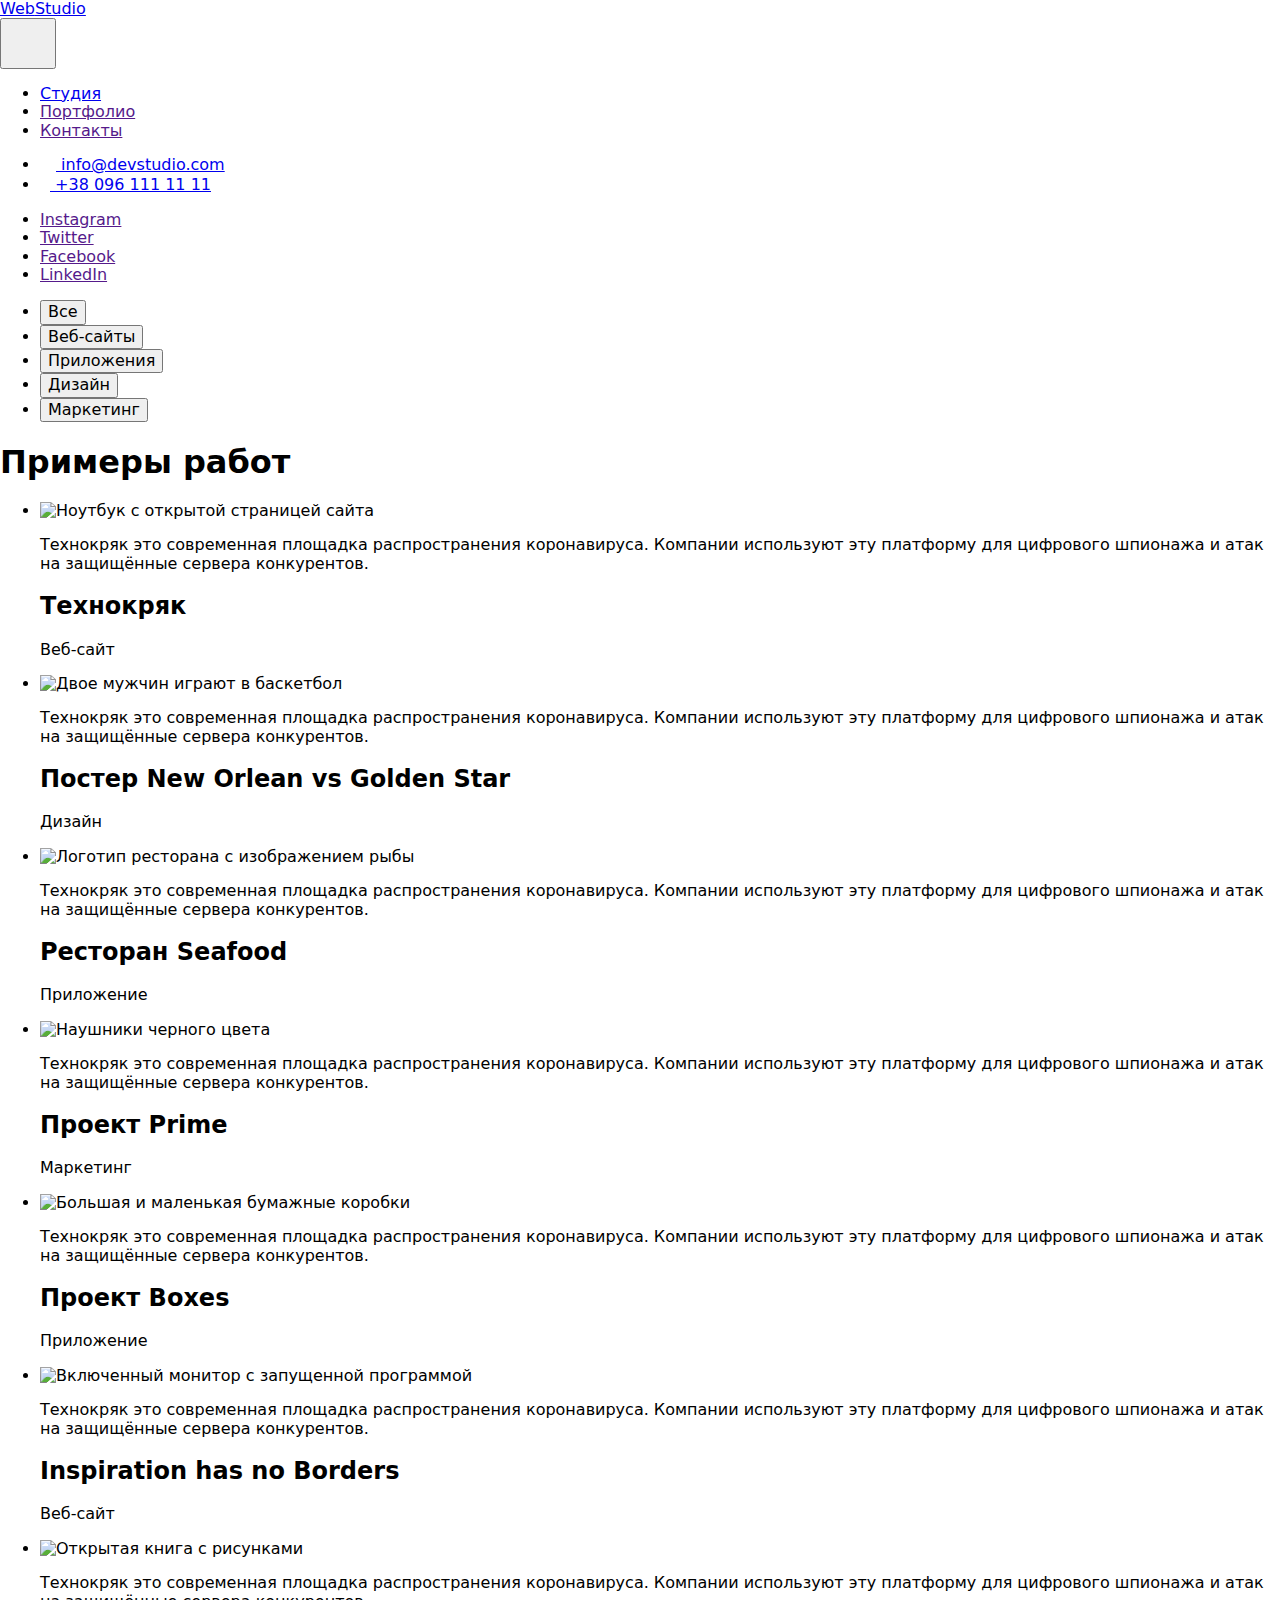
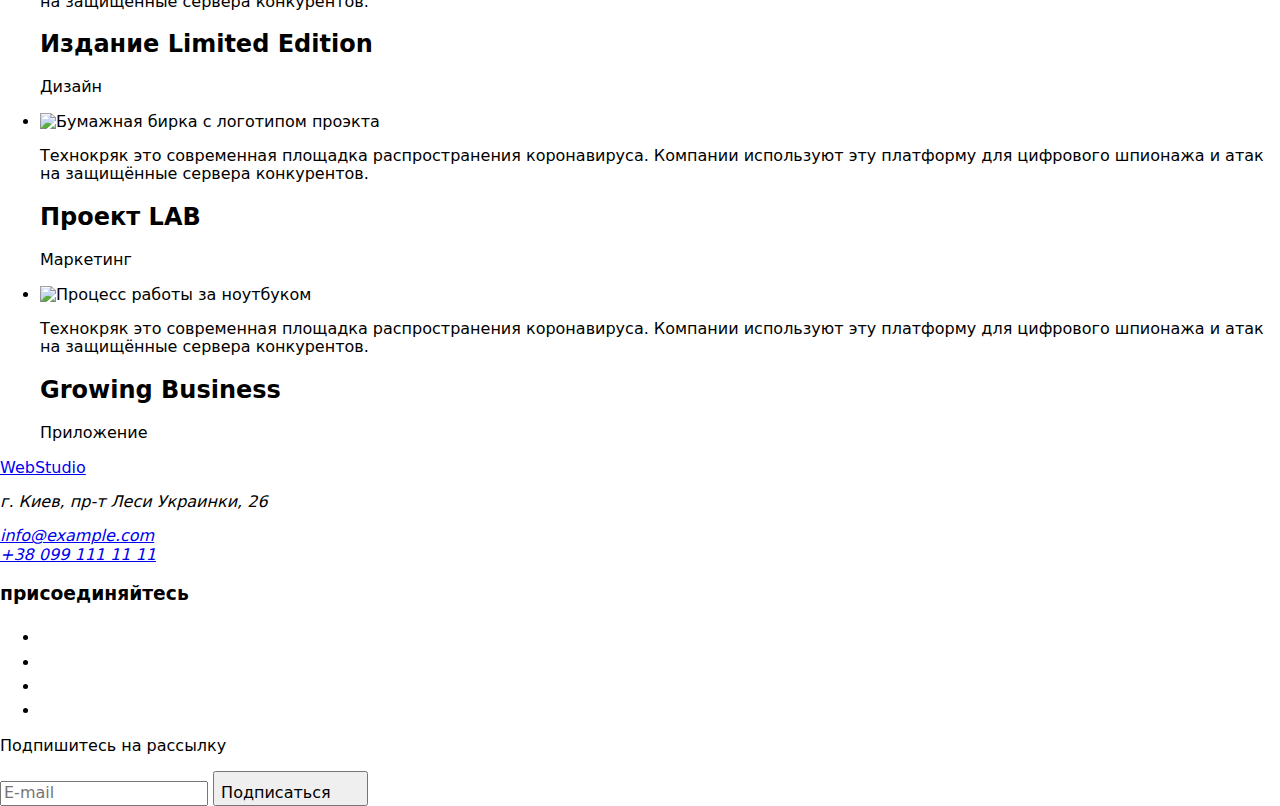
==== portfolio.html @ 7f3750a0 "Add html" ====
<!DOCTYPE html>
<html lang="ru">
<head>
    <meta charset="UTF-8">
    <meta http-equiv="X-UA-Compatible" content="IE=edge">
    <meta name="viewport" content="width=device-width, initial-scale=1.0">
    <title>Portfolio</title>
    <link rel="stylesheet" href="https://cdnjs.cloudflare.com/ajax/libs/modern-normalize/1.0.0/modern-normalize.min.css" />
    <link rel="preconnect" href="https://fonts.googleapis.com">
    <link rel="preconnect" href="https://fonts.gstatic.com" crossorigin>
    <link href="https://fonts.googleapis.com/css2?family=Raleway:wght@700&family=Roboto:wght@400;500;700;900&display=swap"
        rel="stylesheet">
    <link rel="stylesheet" href="./css/main.min.css">
</head>
<body>
<header class="pege-header">
    <div class="container header">
        <a class="logo link" href="./index.html">
            Web<span class="logo__color logo__color--header">Studio</span>
        </a>
        <nav>
            <button type="button" class="menu-button " data-menu-button>
                <svg width="40" height="40" aria-label="Переключатель мобильного меню">
                    <use class="menu-button__icon-cross" href="./images/icons-defs.svg#icon-cross"></use>
                    <use class="menu-button__icon-menu" href="./images/icons-defs.svg#icon-menu-mob"></use>
                </svg>
            </button>
            <div class="menu-container" data-menu>
                <ul class="site-nav list">
                    <li class="site-nav__item"><a class="site-nav__link   link"
                            href="/index.html">Студия</a> </li>
                    <li class="site-nav__item"><a class="site-nav__link site-nav__link--current link" href="">Портфолио</a>
                    </li>
                    <li class="site-nav__item"><a class="site-nav__link link" href="">Контакты</a> </li>
                </ul>

                <ul class="contact-list list">
                    <li class="contact-list__item">
                        <a class="contact-list__link link" href="mailto:info@devstudio.com">
                            <div class="contact-list__wrapper">
                                <svg class="contact-list__icon" width="16" height="12">
                                    <use href="./images/icons-defs.svg#icon-envelope"></use>
                                </svg>
                                info@devstudio.com
                            </div>
                        </a>
                    </li>
                    <li class="contact-list__item">
                        <a class="contact-list__link contact-list__link--order link" href="tel:+380961111111">
                            <div class="contact-list__wrapper">
                                <svg class="contact-list__icon" width="10" height="16">
                                    <use href="./images/icons-defs.svg#icon-smartphone"></use>
                                </svg>
                                +38 096 111 11 11
                            </div>
                        </a>
                    </li>
                </ul>
                <ul class="mobile-social-list list">
                    <li class="mobile-social-list__item">
                        <a class="mobile-social-list__link link" href="">Instagram</a>
                    </li>
                    <li class="mobile-social-list__item">
                        <a class="mobile-social-list__link link" href="">Twitter</a>
                    </li>
                    <li class="mobile-social-list__item">
                        <a class="mobile-social-list__link link" href="">Facebook</a>
                    </li>
                    <li class="mobile-social-list__item">
                        <a class="mobile-social-list__link link" href="">LinkedIn</a>
                    </li>
                </ul>
            </div>

        </nav>

    </div>
</header>
    <main>
        <section class="portfolio section"> 
            <div class="container">
                <ul class="settings-filter list">
                    <li class="settings-filter__item">
                        <button type="button" class="button button__secondary">Все</button>
                    </li>
                    <li class="settings-filter__item">
                        <button type="button" class="button button__secondary">Веб-сайты</button>
                    </li>
                    <li class="settings-filter__item"><button type="button" class="button button__secondary">Приложения</button></li>
                    <li class="settings-filter__item">
                        <button type="button" class="button button__secondary">Дизайн</button>
                    </li>
                    <li class="settings-filter__item">
                        <button type="button" class="button button__secondary">Маркетинг</button>
                    </li>
                </ul>
            
                <h1 class="portfolio__title ">Примеры работ</h1>
                <ul class="card-set list">
                    <li class="card-set__item">
                        <div class="portfolio-thumb">
                        <img srcset="./images/portfolio1.jpg 1x , ./images/portfolio1@2x.jpg 2x " 

                          src="/images/portfolio1.jpg" alt="Ноутбук с открытой страницей сайта"  >
                            <div class="portfolio-overlay">
                                <p class="portfolio-overlay__text">Технокряк это современная площадка распространения коронавируса. Компании используют эту платформу для цифрового
                                    шпионажа и атак на защищённые сервера конкурентов.</p>
                            </div>
                        </div>
                        
                        <div class="card-set__wrapper">
                            <h2 class="card-set__title">Технокряк</h2>
                            <p class="card-set__text">Веб-сайт</p>
                        </div> 
                    </li>
                    <li class="card-set__item">
                        <div class="portfolio-thumb">
                            <img srcset="./images/portfolio2.jpg 1x, ./images/portfolio2@2x.jpg 2x " src="/images/portfolio2.jpg" alt="Двое мужчин играют в баскетбол" >
                            <div class="portfolio-overlay">
                                <p class="portfolio-overlay__text">Технокряк это современная площадка распространения коронавируса. Компании используют эту платформу для цифрового
                                    шпионажа и атак на защищённые сервера конкурентов.</p>
                            </div>
                        </div>
                        
                        <div class="card-set__wrapper">
                            <h2 class="card-set__title">Постер <span lang="en">New Orlean vs Golden Star</span>  </h2>
                            <p class="card-set__text">Дизайн</p>
                        </div>
                    </li>
                    <li class="card-set__item">
                        <div class="portfolio-thumb">
                            <img srcset="./images/portfolio3.jpg 1x, ./images/portfolio3@2x.jpg 2x " src="/images/portfolio3.jpg" alt="Логотип ресторана с изображением рыбы"  >
                            <div class="portfolio-overlay">
                                <p class="portfolio-overlay__text">Технокряк это современная площадка распространения коронавируса. Компании используют эту платформу для цифрового
                                    шпионажа и атак на защищённые сервера конкурентов.</p>
                            </div>
                        </div>
                        
                        <div class="card-set__wrapper">
                            <h2 class="card-set__title">Ресторан <span lang="en">Seafood</span></h2>
                            <p class="card-set__text">Приложение</p>
                    </div>
                    </li>
                    <li class="card-set__item">
                        <div class="portfolio-thumb">
                            <img srcset="./images/portfolio4.jpg 1x, ./images/portfolio4@2x.jpg 2x " src="/images/portfolio4.jpg" alt="Наушники черного цвета"  >
                            <div class="portfolio-overlay">
                                <p class="portfolio-overlay__text">Технокряк это современная площадка распространения коронавируса. Компании используют эту платформу для цифрового
                                    шпионажа и атак на защищённые сервера конкурентов.</p>
                            </div>
                        </div>
                        
                        <div class="card-set__wrapper">
                            <h2 class="card-set__title">Проект <span lang="en">Prime</span></h2>
                            <p class="card-set__text">Маркетинг</p>
                        </div>
                    </li>
                    <li class="card-set__item">
                        <div class="portfolio-thumb">
                            <img srcset="./images/portfolio5.jpg 1x, ./images/portfolio5@2x.jpg 2x " src="/images/portfolio5.jpg" alt="Большая и маленькая бумажные коробки"  >
                            <div class="portfolio-overlay">
                                <p class="portfolio-overlay__text">Технокряк это современная площадка распространения коронавируса. Компании используют эту платформу для цифрового
                                    шпионажа и атак на защищённые сервера конкурентов.</p>
                            </div>
                        </div>
                        
                        <div class="card-set__wrapper">
                            <h2 class="card-set__title">Проект <span lang="en">Boxes</span></h2>
                            <p class="card-set__text">Приложение</p>
                        </div>   
                    </li>
                    <li class="card-set__item">
                        <div class="portfolio-thumb">
                            <img srcset="./images/portfolio6.jpg 1x, ./images/portfolio6@2x.jpg 2x " src="/images/portfolio6.jpg" alt="Включенный монитор с запущенной программой" 
                             >
                            <div class="portfolio-overlay">
                                <p class="portfolio-overlay__text">Технокряк это современная площадка распространения коронавируса. Компании используют эту платформу для цифрового
                                    шпионажа и атак на защищённые сервера конкурентов.</p>
                            </div>
                        </div>
                        
                            <div class="card-set__wrapper">
                                <h2 class="card-set__title"><span lang="en">Inspiration has no Borders</span></h2>
                                <p class="card-set__text">Веб-сайт</p>
                            </div> 
                    </li>
                    <li class="card-set__item">
                        <div class="portfolio-thumb">
                            <img srcset="./images/portfolio7.jpg 1x, ./images/portfolio7@2x.jpg 2x " src="/images/portfolio7.jpg" alt="Открытая книга с рисунками" 
                             >
                            <div class="portfolio-overlay">
                                <p class="portfolio-overlay__text">Технокряк это современная площадка распространения коронавируса. Компании используют эту платформу для цифрового
                                    шпионажа и атак на защищённые сервера конкурентов.</p>
                            </div>
                        </div>
                        
                        <div class="card-set__wrapper">
                            <h2 class="card-set__title">Издание <span lang="en">Limited Edition</span></h2>
                            <p class="card-set__text">Дизайн</p>
                        </div>
                    </li>
                    <li class="card-set__item">
                        <div class="portfolio-thumb">
                            <img srcset="./images/portfolio8.jpg 1x, ./images/portfolio8@2x.jpg 2x " src="/images/portfolio8.jpg" alt="Бумажная бирка с логотипом проэкта"  >
                            <div class="portfolio-overlay">
                                <p class="portfolio-overlay__text">Технокряк это современная площадка распространения коронавируса. Компании используют эту платформу для цифрового
                                    шпионажа и атак на защищённые сервера конкурентов.</p>
                            </div>
                        </div>
                        
                        <div class="card-set__wrapper">
                            <h2 class="card-set__title">Проект <span lang="en">LAB</span></h2>
                            <p class="card-set__text">Маркетинг</p>
                        </div>
                    </li>
                    <li class="card-set__item">
                        <div class="portfolio-thumb">
                            <img srcset="./images/portfolio9.jpg 1x, ./images/portfolio9@2x.jpg 2x " src="/images/portfolio9.jpg" alt="Процесс работы за ноутбуком" >
                            <div class="portfolio-overlay">
                                <p class="portfolio-overlay__text">Технокряк это современная площадка распространения коронавируса. Компании используют эту платформу для цифрового
                                    шпионажа и атак на защищённые сервера конкурентов.</p>
                            </div>
                        </div>
                        
                        <div class="card-set__wrapper">
                            <h2 class="card-set__title"><span lang="en">Growing Business</span></h2>
                            <p class="card-set__text">Приложение</p>
                        </div>
                    </li>
                </ul>
            </div>
        
        </section>
    </main>

    <footer class="footer">
        <div class="container page-footer">
            <div class="address-container">
                <a class="logo link" href="./index.html">
                    Web<span class="logo__color logo__color--footer">Studio</span>
                </a>
                <address class="address">
                    <p>г. Киев, пр-т Леси Украинки, 26</p>
                    <a class="address__contact" href="mailto:info@example.com">info@example.com</a> <br>
                    <a class="address__contact" href="tel:+380991111111">+38 099 111 11 11</a>
                </address>
            </div>
            <div class="social-container">
                <h3 class="social-container__title title">присоединяйтесь</h3>
                <ul class="social social--width list">
                    <li class="social__item">
                        <a class="social__link social__link--changes-color" href="">
                            <svg class="social__icon social__icon--changes-fill" width="20" height="20">
                                <use href="./images/icons-defs.svg#icon-instagram"></use>
                            </svg>
                        </a>
                    </li>
                    <li class="social__item">
                        <a class="social__link social__link--changes-color" href="">
                            <svg class="social__icon social__icon--changes-fill" width="20" height="20">
                                <use href="./images/icons-defs.svg#icon-twitter"></use>
                            </svg>
                        </a>
                    </li>
                    <li class="social__item">
                        <a class="social__link social__link--changes-color" href="">
                            <svg class="social__icon social__icon--changes-fill" width="20" height="20">
                                <use href="./images/icons-defs.svg#icon-facebook"></use>
                            </svg>
                        </a>
                    </li>
                    <li class="social__item">
                        <a class="social__link social__link--changes-color" href="">
                            <svg class="social__icon social__icon--changes-fill" width="20" height="20">
                                <use href="./images/icons-defs.svg#icon-linkedin"></use>
                            </svg>
                        </a>
                    </li>
                </ul>
            </div>
            <form class="subscription">
                <p class="subscription__title">Подпишитесь на рассылку</p>
                <label class="subscription__field">
                    <input class="subscription__input" type="email" name="email" placeholder="E-mail">
                </label>
                <button class="button-subscription" type="submit">
                    <span class="button-subscription__text">Подписаться</span>
                    <svg class="button-subscription__icon" width="24" height="24">
                        <use href="./images/icons-defs.svg#icon-icon-send"></use>
                    </svg>
                </button>
            </form>
        </div>
    </footer>
    <script src="./js/menu.js"></script>
</body>
</html>
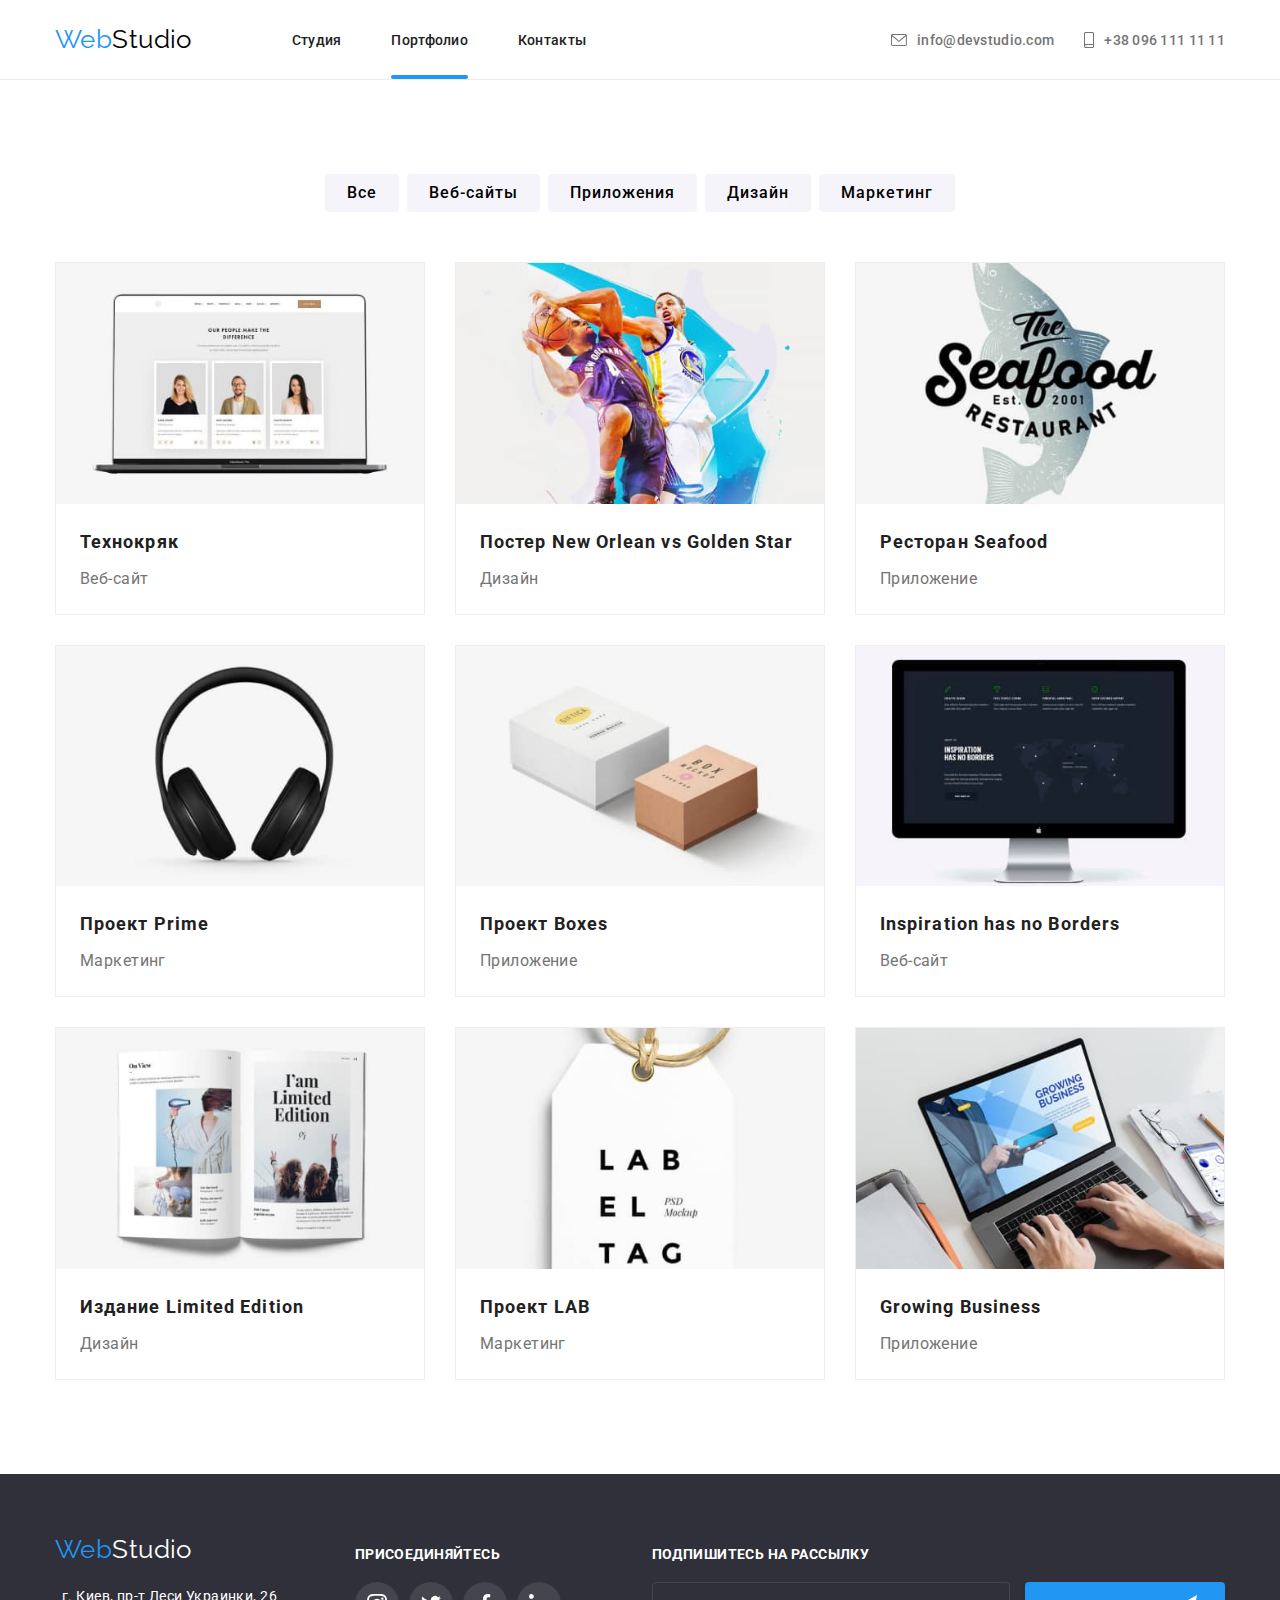
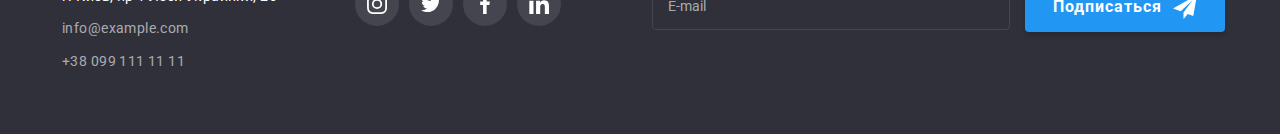
==== commit b5facd31: "Add html" ====
--- a/portfolio.html
+++ b/portfolio.html
@@ -28,7 +28,7 @@
             <div class="menu-container" data-menu>
                 <ul class="site-nav list">
                     <li class="site-nav__item"><a class="site-nav__link   link"
-                            href="/index.html">Студия</a> </li>
+                            href="./index.html">Студия</a> </li>
                     <li class="site-nav__item"><a class="site-nav__link site-nav__link--current link" href="">Портфолио</a>
                     </li>
                     <li class="site-nav__item"><a class="site-nav__link link" href="">Контакты</a> </li>
@@ -109,7 +109,7 @@
                         </div>
                         
                         <div class="card-set__wrapper">
-                            <h2 class="card-set__title">Технокряк</h2>
+                            <h2 class="card-set__title title">Технокряк</h2>
                             <p class="card-set__text">Веб-сайт</p>
                         </div> 
                     </li>
@@ -123,7 +123,7 @@
                         </div>
                         
                         <div class="card-set__wrapper">
-                            <h2 class="card-set__title">Постер <span lang="en">New Orlean vs Golden Star</span>  </h2>
+                            <h2 class="card-set__title title">Постер <span lang="en">New Orlean vs Golden Star</span>  </h2>
                             <p class="card-set__text">Дизайн</p>
                         </div>
                     </li>
@@ -137,7 +137,7 @@
                         </div>
                         
                         <div class="card-set__wrapper">
-                            <h2 class="card-set__title">Ресторан <span lang="en">Seafood</span></h2>
+                            <h2 class="card-set__title title">Ресторан <span lang="en">Seafood</span></h2>
                             <p class="card-set__text">Приложение</p>
                     </div>
                     </li>
@@ -151,7 +151,7 @@
                         </div>
                         
                         <div class="card-set__wrapper">
-                            <h2 class="card-set__title">Проект <span lang="en">Prime</span></h2>
+                            <h2 class="card-set__title title">Проект <span lang="en">Prime</span></h2>
                             <p class="card-set__text">Маркетинг</p>
                         </div>
                     </li>
@@ -165,7 +165,7 @@
                         </div>
                         
                         <div class="card-set__wrapper">
-                            <h2 class="card-set__title">Проект <span lang="en">Boxes</span></h2>
+                            <h2 class="card-set__title title">Проект <span lang="en">Boxes</span></h2>
                             <p class="card-set__text">Приложение</p>
                         </div>   
                     </li>
@@ -180,7 +180,7 @@
                         </div>
                         
                             <div class="card-set__wrapper">
-                                <h2 class="card-set__title"><span lang="en">Inspiration has no Borders</span></h2>
+                                <h2 class="card-set__title title"><span lang="en">Inspiration has no Borders</span></h2>
                                 <p class="card-set__text">Веб-сайт</p>
                             </div> 
                     </li>
@@ -195,7 +195,7 @@
                         </div>
                         
                         <div class="card-set__wrapper">
-                            <h2 class="card-set__title">Издание <span lang="en">Limited Edition</span></h2>
+                            <h2 class="card-set__title title">Издание <span lang="en">Limited Edition</span></h2>
                             <p class="card-set__text">Дизайн</p>
                         </div>
                     </li>
@@ -209,7 +209,7 @@
                         </div>
                         
                         <div class="card-set__wrapper">
-                            <h2 class="card-set__title">Проект <span lang="en">LAB</span></h2>
+                            <h2 class="card-set__title title">Проект <span lang="en">LAB</span></h2>
                             <p class="card-set__text">Маркетинг</p>
                         </div>
                     </li>
@@ -223,7 +223,7 @@
                         </div>
                         
                         <div class="card-set__wrapper">
-                            <h2 class="card-set__title"><span lang="en">Growing Business</span></h2>
+                            <h2 class="card-set__title title"><span lang="en">Growing Business</span></h2>
                             <p class="card-set__text">Приложение</p>
                         </div>
                     </li>
--- a/css/main.min.css
+++ b/css/main.min.css
@@ -0,0 +1,2 @@
+.title{margin:0}.link{text-decoration:none}.list{list-style:none;padding:0;margin:0}p{margin:0}img{display:block;max-width:100%;height:auto}.about__title,.team__title,.clients__title{font-weight:700;line-height:1.17;text-align:center}@media screen and (max-width: 1199px){.about__title,.team__title,.clients__title{margin-bottom:30px;font-size:28px}}@media screen and (min-width: 1200px){.about__title,.team__title,.clients__title{margin-bottom:50px;font-size:36px}}.button{font-size:16px;font-weight:500;letter-spacing:0.06em;border-style:none;border-radius:4px;text-align:center;cursor:pointer}.advantage__title,.portfolio__title{position:absolute;width:1px;height:1px;border:0;padding:0;margin:-1px;clip:rect(0 0 0 0);overflow:hidden}body{font-family:"Roboto", "Raleway", sans-serif;background-color:#fff;color:#212121;font-size:14px;letter-spacing:0.03em}body.modal-open{overflow:hidden}.container{padding-left:15px;padding-right:15px;margin-left:auto;margin-right:auto}@media screen and (min-width: 480px){.container{width:480px}}@media screen and (min-width: 768px){.container{width:768px}}@media screen and (min-width: 1200px){.container{width:1200px}}.section{padding:94px 0px}@media screen and (max-width: 1199px){.section{padding:60px 0px}}.header{display:flex;justify-content:space-between;align-items:center;position:relative}.pege-header{border-bottom:1px solid #ECECEC}.logo{font-family:"Raleway", sans-serif;color:#2196f3;line-height:1.17}@media screen and (max-width: 767px){.logo{padding:16px 0}}@media screen and (max-width: 1199px){.logo{font-size:24px}}@media screen and (min-width: 1200px){.logo{font-size:26px;padding:20px 0}}.logo__color--header{color:#212121}@media screen and (min-width: 1200px){.logo__color--header{color:#000000}}.menu-button{display:inline-block;margin:0;padding:0;border:none;background-color:transparent}@media screen and (min-width: 768px){.menu-button{display:none}}.menu-button__icon-cross{display:none;transition:fill 250ms cubic-bezier(0.4, 0, 0.2, 1)}.menu-button:hover .menu-button__icon-cross{fill:#2196f3}.menu-button.is-open .menu-button__icon-cross{display:block}.menu-button.is-open .menu-button__icon-menu{display:none}.menu-button__icon-menu{transition:fill 250ms cubic-bezier(0.4, 0, 0.2, 1)}.menu-button:hover .menu-button__icon-menu{fill:#2196f3}@media screen and (max-width: 767px){.menu-container{position:absolute;top:100%;left:0;padding:48px 40px;width:100%;display:none;background-color:#fff;z-index:1}}@media screen and (max-width: 767px){.menu-container.is-open{display:block}}@media screen and (min-width: 768px){.menu-container{display:flex}}@media screen and (min-width: 768px) and (max-width: 1199px){.site-nav{display:flex;margin-left:88px}}@media screen and (min-width: 1200px){.site-nav{display:flex;margin-left:93px}}@media screen and (max-width: 767px){.site-nav__item{margin-top:32px}}@media screen and (min-width: 768px){.site-nav__item{margin-left:50px}}@media screen and (max-width: 767px){.site-nav__item:first-child{margin-top:0}}@media screen and (min-width: 768px){.site-nav__item:first-child{margin-left:0px}}.site-nav__link--current::after{position:absolute;left:0;bottom:0;content:" ";display:block;width:100%;border-bottom:4px solid #2196f3;border-radius:2px}@media screen and (max-width: 767px){.site-nav__link--current::after{display:none}}.site-nav__link{position:relative;display:inline-block;color:#212121;font-weight:500;line-height:1.17;letter-spacing:0.02em;transition:color 250ms cubic-bezier(0.4, 0, 0.2, 1)}@media screen and (max-width: 767px){.site-nav__link{font-size:40px}}@media screen and (min-width: 768px){.site-nav__link{padding-top:32px;padding-bottom:31px}}.site-nav__link:hover,.site-nav__link:focus{color:#2196f3}@media screen and (max-width: 767px){.contact-list{display:flex;flex-direction:column;margin-top:306px}}@media screen and (min-width: 768px) and (max-width: 1199px){.contact-list{padding:17px 0;margin-left:84px}}@media screen and (min-width: 1200px){.contact-list{display:flex;margin-left:305px}}@media screen and (max-width: 767px){.contact-list__item{margin-top:0px}}@media screen and (min-width: 1200px){.contact-list__item{margin-left:30px}}@media screen and (max-width: 767px){.contact-list__item:first-child{margin-top:32px;order:1}}@media screen and (min-width: 768px) and (max-width: 1199px){.contact-list__item:first-child{margin-bottom:10px}}@media screen and (min-width: 1200px){.contact-list__item:first-child{margin-left:0px}}.contact-list__link{display:inline-block;color:#757575;font-weight:500;line-height:1.17;letter-spacing:0.02em;transition:color 250ms cubic-bezier(0.4, 0, 0.2, 1)}@media screen and (max-width: 767px){.contact-list__link{font-size:24px}.contact-list__link:hover{color:#2196f3}}@media screen and (min-width: 768px) and (max-width: 1199px){.contact-list__link{font-size:12px}}@media screen and (min-width: 1200px){.contact-list__link{padding-top:32px;padding-bottom:31px}}.contact-list__link:hover,.contact-list__link:focus{color:#2196f3}.contact-list__wrapper{display:flex;align-items:center}.contact-list__icon{margin-right:10px;fill:#757575;transition:fill 250ms cubic-bezier(0.4, 0, 0.2, 1)}@media screen and (max-width: 767px){.contact-list__icon{display:none}}.contact-list__link:hover .contact-list__icon,.contact-list__link:focus .contact-list__icon{fill:#2196f3}.mobile-social-list{display:none}@media screen and (max-width: 767px){.mobile-social-list{display:flex}}.mobile-social-list__item{margin-right:20px;margin-top:64px}.mobile-social-list__item:last-child{margin-right:0}.mobile-social-list__link{font-size:18px;font-weight:500;line-height:1.22;color:#2196f3}.hero{text-align:center}@media screen and (max-width: 1199px){.hero{padding-top:118px;padding-bottom:118px}}@media screen and (min-width: 1200px){.hero{padding-top:200px;padding-bottom:200px}}.hero__title{margin-bottom:30px;color:#fff;font-weight:900;letter-spacing:0.06em;text-transform:uppercase}@media screen and (max-width: 1199px){.hero__title{font-size:26px;line-height:1.62}}@media screen and (min-width: 1200px){.hero__title{font-size:44px;line-height:1.36}}.button__primery{padding:10px 32px;color:#fff;background-color:#2196f3;line-height:1.88;transition:background-color 250ms cubic-bezier(0.4, 0, 0.2, 1)}.button__primery:hover,.button__primery:focus{background-color:#188CE8;box-shadow:0px 4px 4px 0px rgba(0,0,0,0.25)}.overlay{max-width:480px;height:400px;margin-left:auto;margin-right:auto;background-color:#2F303A;background-image:linear-gradient(to right, rgba(47,48,58,0.4), rgba(47,48,58,0.4)),url(../images/hero480.jpg)}@media screen and (min-device-pixel-ratio: 2), (min-resolution: 192dpi), (min-resolution: 2dppx){.overlay{background-image:linear-gradient(to right, rgba(47,48,58,0.4), rgba(47,48,58,0.4)),url(../images/hero480@2x.jpg);background-size:480px 400px}}@media screen and (min-width: 768px){.overlay{max-width:768px;height:400px;background-image:linear-gradient(to right, rgba(47,48,58,0.4), rgba(47,48,58,0.4)),url(../images/hero768.jpg)}}@media screen and (min-width: 768px) and (min-device-pixel-ratio: 2), screen and (min-width: 768px) and (min-resolution: 192dpi), screen and (min-width: 768px) and (min-resolution: 2dppx){.overlay{background-image:linear-gradient(to right, rgba(47,48,58,0.4), rgba(47,48,58,0.4)),url(../images/hero768@2x.jpg);background-size:768px 400px}}@media screen and (min-width: 1200px){.overlay{max-width:1600px;height:600px;background-image:linear-gradient(to right, rgba(47,48,58,0.4), rgba(47,48,58,0.4)),url(../images/hero1200.jpg)}}@media screen and (min-width: 1200px) and (min-device-pixel-ratio: 2), screen and (min-width: 1200px) and (min-resolution: 192dpi), screen and (min-width: 1200px) and (min-resolution: 2dppx){.overlay{background-image:linear-gradient(to right, rgba(47,48,58,0.4), rgba(47,48,58,0.4)),url(../images/hero1200@2x.jpg);background-size:1600px 600px}}@media screen and (min-width: 768px) and (max-width: 1199px){.advantage__list{display:flex;flex-wrap:wrap;margin-left:-30px;margin-top:-30px}}@media screen and (min-width: 1200px){.advantage__list{display:flex}}@media screen and (max-width: 767px){.advantage__item{margin-bottom:30px}}@media screen and (min-width: 768px) and (max-width: 1199px){.advantage__item{margin-left:30px;margin-top:30px;flex-basis:calc((100% - 15px * 4 )/2)}}@media screen and (min-width: 1200px){.advantage__item{margin-right:30px;width:calc(100%/4)}}@media screen and (max-width: 767px){.advantage__item:last-child{margin-bottom:0px}}@media screen and (min-width: 1200px){.advantage__item:last-child{margin-right:0px}}.feature{display:flex;justify-content:center;align-items:center;height:120px;margin-bottom:30px;background-color:#F5F4FA;border-radius:4px}.feature__title{margin:0;margin-bottom:10px;font-size:14px;font-weight:700;line-height:1.17;text-transform:uppercase}@media screen and (max-width: 767px){.feature__title{text-align:center}}.feature__text{color:#757575;line-height:1.72}.about--no-padding{padding-top:0}@media screen and (max-width: 1199px){.about--no-padding{display:none}}.image-list{display:flex}.image__item{position:relative;margin-right:30px;width:calc(100%/3)}.image__item:last-child{margin-right:0px}.image-overlay{position:absolute;bottom:0;left:0;display:flex;justify-content:center;align-items:center;width:100%;height:70px;background-color:rgba(47,48,58,0.8)}.image-overlay__text{color:#fff;font-weight:700;line-height:1.17;text-transform:uppercase}.team--accent-color{background-color:#F5F4FA}@media screen and (min-width: 768px) and (max-width: 1199px){.team__list{display:flex;flex-wrap:wrap;margin-left:-30px;margin-top:-30px}}@media screen and (min-width: 1200px){.team__list{display:flex}}.team__item{overflow:hidden}@media screen and (max-width: 767px){.team__item{margin-bottom:30px;background-color:#fff;border-radius:4px;box-shadow:0px 2px 1px 0px rgba(0,0,0,0.2),0px 1px 1px 0px rgba(0,0,0,0.14),0px 1px 3px 0px rgba(0,0,0,0.12)}}@media screen and (min-width: 768px) and (max-width: 1199px){.team__item{width:calc(100%/2 - 30px);margin-left:30px;margin-top:30px;background-color:#fff;border-radius:4px;box-shadow:0px 2px 1px 0px rgba(0,0,0,0.2),0px 1px 1px 0px rgba(0,0,0,0.14),0px 1px 3px 0px rgba(0,0,0,0.12)}}@media screen and (min-width: 1200px){.team__item{width:calc(100%/4);margin-right:30px;background-color:#fff;border-radius:4px;box-shadow:0px 2px 1px 0px rgba(0,0,0,0.2),0px 1px 1px 0px rgba(0,0,0,0.14),0px 1px 3px 0px rgba(0,0,0,0.12)}}@media screen and (max-width: 767px){.team__item:last-child{margin-bottom:0px}}@media screen and (min-width: 1200px){.team__item:last-child{margin-right:0px}}.user-wrapper{padding-top:30px}@media screen and (max-width: 1199px){.user-wrapper{padding-bottom:24px}}@media screen and (min-width: 1200px){.user-wrapper{padding-bottom:30px}}.user-wrapper__title{margin-bottom:10px;font-size:16px;font-weight:500;line-height:1.19;text-align:center}.user-wrapper__text{margin-bottom:16px;color:#757575;font-size:16px;line-height:1.17;text-align:center}.social{display:flex;justify-content:center;align-items:center;background-color:transparent}.social__item{margin-right:10px}.social__item:last-child{margin-right:0}.social__link{display:flex;justify-content:center;align-items:center;width:44px;height:44px;border-radius:50%;background-color:#fff;transition:background-color 250ms cubic-bezier(0.4, 0, 0.2, 1)}.social__link:hover,.social__link:focus{background-color:#2196f3}.social__icon{fill:#AFB1B8;transition:fill 250ms cubic-bezier(0.4, 0, 0.2, 1)}.social__link:hover .social__icon,.social__link:focus .social__icon{fill:#fff}@media screen and (max-width: 1199px){.clients__list{display:flex;justify-content:center;align-items:center;flex-wrap:wrap;margin-left:-30px;margin-top:-30px;background-color:transparent}}@media screen and (min-width: 1200px){.clients__list{display:flex;justify-content:center;align-items:center}}@media screen and (max-width: 767px){.clients__item{width:calc(100%/2 - 30px);margin-left:30px;margin-top:30px}}@media screen and (min-width: 768px) and (max-width: 1199px){.clients__item{width:calc(100%/3 - 30px);margin-left:30px;margin-top:30px}}@media screen and (min-width: 1200px){.clients__item{width:calc(100%/6);margin-right:30px}}@media screen and (min-width: 1200px){.clients__item:last-child{margin-right:0}}.clients__link{display:flex;justify-content:center;align-items:center;height:92px;border:1px solid #AFB1B8;border-radius:4px;transition:border 250ms cubic-bezier(0.4, 0, 0.2, 1)}.clients__link:hover{border:1px solid #2196f3}.clients__icon{fill:#AFB1B8;transition:fill 250ms cubic-bezier(0.4, 0, 0.2, 1)}.clients__link:hover .clients__icon{fill:#2196f3}.clients__link:focus .clients__icon{fill:#2196f3}.footer{padding:60px 0px;background-color:#2f303a}@media screen and (max-width: 767px){.page-footer{text-align:center}}@media screen and (min-width: 768px) and (max-width: 1199px){.page-footer{display:flex;flex-wrap:wrap}}@media screen and (min-width: 1200px){.page-footer{display:flex;justify-content:space-between}}.logo__color--footer{color:#fff}@media screen and (min-width: 768px) and (max-width: 1199px){.logo--footer{margin-left:115px}}@media screen and (min-width: 768px) and (max-width: 1199px){.address-container{text-align:center;margin-left:61px;margin-bottom:60px}}.address{padding:0 7px;margin-top:20px;color:#fff;font-style:inherit;line-height:1.72}.address__contact{display:inline-block;margin-top:9px;color:rgba(255,255,255,0.6);line-height:1.71;text-decoration:none;transition:color 250ms cubic-bezier(0.4, 0, 0.2, 1)}.address__contact:hover,.address__contact:focus{color:#2196f3}@media screen and (max-width: 767px){.social-container{margin:60px 0}}@media screen and (min-width: 768px) and (max-width: 1199px){.social-container{margin-left:auto;margin-right:74px;padding-top:5px;text-align:center}}@media screen and (min-width: 1200px){.social-container{padding-top:12px;margin-left:70px}}.social-container__title{color:#fff;font-size:14px;font-weight:700;line-height:1.17;margin-bottom:20px;text-transform:uppercase}.social--width{width:206px}@media screen and (max-width: 767px){.social--width{margin:0 auto}}.social__link--changes-color{background-color:rgba(255,255,255,0.1)}.social__icon--changes-fill{fill:#fff}.social__link:hover,.social__link:focus{background-color:#2196f3}@media screen and (min-width: 768px) and (max-width: 1199px){.subscription{width:450px;margin:0 auto;text-align:center}}@media screen and (min-width: 1200px){.subscription{margin-top:12px;margin-left:90px}}.subscription__title{color:#fff;font-weight:700;line-height:1.17;margin:0;margin-bottom:20px;text-transform:uppercase}.subscription__input{color:#fff;padding:15px;background-color:inherit;border:1px solid rgba(255,255,255,0.1);border-radius:4px;cursor:pointer}@media screen and (max-width: 1199px){.subscription__input{width:100%;margin-bottom:20px}}@media screen and (min-width: 1200px){.subscription__input{width:358px;margin-right:12px}}.subscription__input::placeholder{color:rgba(255,255,255,0.6);line-height:1.25}.button-subscription{display:inline-flex;justify-content:space-between;align-items:center;color:#ffffff;font-size:16px;font-weight:700;line-height:1.88;letter-spacing:0.06em;background-color:#2196f3;border-radius:4px;border:none;box-shadow:0px 4px 4px 0px rgba(0,0,0,0.15);width:200px;height:50px;padding:10px  28px;text-align:center;vertical-align:top;cursor:pointer;transition:background-color 250ms cubic-bezier(0.4, 0, 0.2, 1)}.button-subscription:hover,.button-subscription:focus{background-color:#188CE8}.backdrop{position:fixed;top:0;left:0;width:100%;height:100%;background-color:rgba(0,0,0,0.2);overflow-y:scroll}@media screen and (max-width: 479px){.backdrop{padding:30px 15px}}.backdrop__is-hidden{opacity:0;pointer-events:none}.modal{border-radius:4px;background-color:#fff;transition:transform 250ms cubic-bezier(0.4, 0, 0.2, 1)}@media screen and (max-width: 479px){.modal{position:relative;width:100%}}@media screen and (min-width: 480px) and (max-width: 1199px){.modal{position:absolute;top:50%;left:50%;transform:translate(-50%, -50%) scale(1);width:450px;height:609px}}@media screen and (min-width: 1200px){.modal{position:absolute;top:50%;left:50%;transform:translate(-50%, -50%) scale(1);min-width:528px;height:581px}}.backdrop__is-hidden .modal{transform:translate(-50%, -50%) scale(0.9)}.btn{position:absolute;top:8px;right:8px;width:30px;height:30px;border-radius:50%;background-color:#fff;border:1px solid rgba(0,0,0,0.1);cursor:pointer;transition:box-shadow 250ms cubic-bezier(0.4, 0, 0.2, 1)}.btn:hover{box-shadow:0px 4px 4px 0px rgba(0,0,0,0.25)}.btn__icon{position:absolute;top:50%;left:50%;transform:translate(-50%, -50%);fill:#000000;transition:fill 250ms cubic-bezier(0.4, 0, 0.2, 1)}.btn:hover .btn__icon{fill:#2196f3}.form{width:100%;height:100%;padding:40px}.form__title{font-size:20px;font-weight:700;margin:0;margin-bottom:30px;text-align:center}@media screen and (max-width: 1199px){.form__title{line-height:1.5}}@media screen and (min-width: 1200px){.form__title{line-height:1.17}}.form-list__item{margin-bottom:28px}.form-list__field{position:relative;display:block}.form-list__label{position:absolute;left:0;bottom:calc(100% + 4px);font-size:12px;color:#757575;line-height:1.17;letter-spacing:0.01em}.form-list__input{width:100%;padding:11px 42px;border:1px solid rgba(33,33,33,0.2);border-radius:4px;outline:none;cursor:pointer}.form-list__input:focus{border:1px solid #2196f3}.form-list__icon{position:absolute;top:50%;left:12px;fill:#212121;transform:translateY(-50%)}.form-list__field:focus-within .form-list__icon{fill:#2196f3}.textarea{display:block;margin-top:-18px;margin-bottom:20px}.textarea__lable{display:block;margin-bottom:4px;font-size:12px;color:#757575;line-height:1.17;letter-spacing:0.01em}.textarea__comments{width:100%;padding:12px 16px;border:1px solid rgba(33,33,33,0.2);border-radius:4px;resize:none;outline:none}.textarea__comments:focus{border:1px solid #2196f3}.textarea__comments::placeholder{line-height:1.17;letter-spacing:0.01em}@media screen and (max-width: 1199px){.textarea__comments::placeholder{font-size:14px}}@media screen and (min-width: 1200px){.textarea__comments::placeholder{font-size:12px}}.checkbox{display:flex;align-items:center}.checkbox__icon{display:inline-block;width:16px;height:15px;margin-right:8px;border:2px solid #212121;border-radius:2px;cursor:pointer}@media screen and (min-width: 1200px){.checkbox__icon{margin-left:14px}}.checkbox__input:checked+.checkbox__icon{border-color:#2196f3;background-color:#2196f3;background-size:contain;background-origin:border-box;background-image:url(../images/icon-check.svg)}.checkbox__input:focus+.checkbox__icon{box-shadow:0 0 0 0.1em #7c7e7c}.checkbox__label{color:#757575}@media screen and (max-width: 1199px){.checkbox__label{font-size:12px;line-height:1.17}}@media screen and (min-width: 1200px){.checkbox__label{line-height:1.71}}.checkbox__link{color:#2196f3;margin-left:3px}@media screen and (max-width: 1199px){.checkbox__link{font-size:12px;line-height:1.17}}@media screen and (min-width: 1200px){.checkbox__link{line-height:1.71}}.checkbox__input{position:absolute;width:1px;height:1px;border:0;padding:0;margin:-1px;clip:rect(0 0 0 0);overflow:hidden}.form-button{display:block;color:#fff;font-size:16px;font-weight:700;letter-spacing:0.1em;line-height:1.88;background-color:#2196f3;width:200px;height:50px;padding:10px 55px;margin:0 auto;margin-top:30px;border:none;border-radius:4px;box-shadow:0px 4px 4px 0px rgba(0,0,0,0.15);cursor:pointer;transition:background-color 250ms cubic-bezier(0.4, 0, 0.2, 1),box-shadow 250ms cubic-bezier(0.4, 0, 0.2, 1)}.form-button:hover,.form-button:focus{background-color:#188CE8;box-shadow:0px 4px 4px 0px rgba(0,0,0,0.25)}.button__secondary{background-color:#F5F4FA;line-height:1.62;padding:6px 22px;transition:background-color 250ms cubic-bezier(0.4, 0, 0.2, 1),color 250ms cubic-bezier(0.4, 0, 0.2, 1),box-shadow 250ms cubic-bezier(0.4, 0, 0.2, 1)}.button__secondary:hover,.button__secondary:focus{color:#fff;background-color:#2196f3;box-shadow:0px 4px 4px 0px rgba(0,0,0,0.25)}@media screen and (max-width: 767px){.settings-filter{display:flex;flex-wrap:wrap;margin-bottom:40px}}@media screen and (min-width: 768px) and (max-width: 1199px){.settings-filter{display:flex;justify-content:center;margin-bottom:30px}}@media screen and (min-width: 1200px){.settings-filter{display:flex;justify-content:center;margin-bottom:50px}}.settings-filter__item{margin-right:8px}@media screen and (max-width: 767px){.settings-filter__item:nth-child(-n+3){margin-bottom:15px}}@media screen and (min-width: 768px){.settings-filter__item:last-child{margin-right:0px}}@media screen and (min-width: 768px) and (max-width: 1199px){.card-set{display:flex;flex-wrap:wrap;margin-top:-30px;margin-left:-30px}}@media screen and (min-width: 1200px){.card-set{display:flex;flex-wrap:wrap;margin-top:-30px;margin-left:-30px}}@media screen and (max-width: 767px){.card-set__item{margin-bottom:30px;border:1px solid #eee}}@media screen and (min-width: 768px) and (max-width: 1199px){.card-set__item{flex-basis:calc(100%/2 - 30px);margin-top:30px;margin-left:30px;border:1px solid #eee}}@media screen and (min-width: 1200px){.card-set__item{flex-basis:calc(100%/3 - 30px);margin-top:30px;margin-left:30px;border:1px solid #eee}}@media screen and (max-width: 767px){.card-set__item:last-child{margin-bottom:0px}}.card-set__item:hover{box-shadow:0px 2px 1px 0px rgba(0,0,0,0.2),0px 1px 1px 0px rgba(0,0,0,0.14),0px 1px 3px 0px rgba(0,0,0,0.12)}.card-set__wrapper{padding:20px 24px}.card-set__title{margin-bottom:4px;font-size:18px;line-height:2;letter-spacing:0.06em}.card-set__text{color:#757575;font-size:16px;line-height:1.88}.portfolio-thumb{position:relative;overflow:hidden}.portfolio-overlay{position:absolute;top:100%;left:0;display:flex;align-items:center;width:100%;height:100%;padding:63px 24px;background-color:rgba(33,150,243,0.9);overflow:scroll;transform:translateY(0%);transition:transform 250ms cubic-bezier(0.4, 0, 0.2, 1)}.card-set__item:hover .portfolio-overlay{transform:translateY(-100%)}.portfolio-overlay__text{color:#fff;font-size:18px;line-height:1.56}
+/*# sourceMappingURL=main.min.css.map */